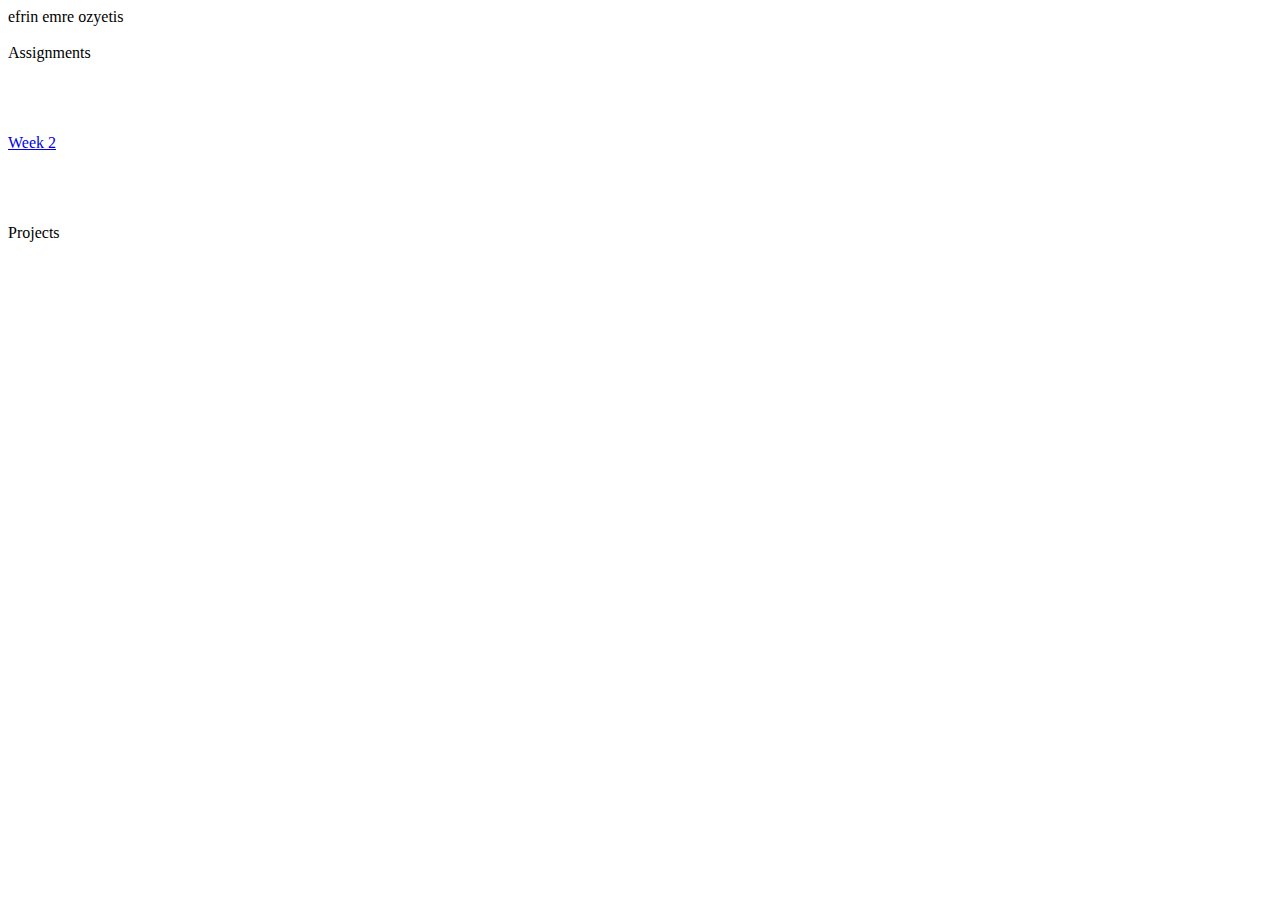
==== index.html @ 974aa579 "Update index.html" ====
<!DOCTYPE html>


<html lang="en">
    <head>
        <meta charset="utf-8">
        <title>Emre's D3 attempts </title>
        <script type="text/javascript" src="https://d3js.org/d3.v5.js"></script>
        <link rel="stylesheet" href="https://raw.githubusercontent.com/xizirerdi/xizirerdi.github.io/master/styles.css">    
    </head>

    <body>    
        
        <div id="header">efrin emre ozyetis</div>
        <br> 
        
        <div class="section">Assignments</div><br><br><br><br>
        <a href="../week2/index.html" target="_blank">Week 2</a>
        <br> <br>
        
        <br><br><br><div class="section">Projects</div> 

        <script type="text/javascript">
            // Your beautiful D3 code will go here
        </script>

    </body>
</html>
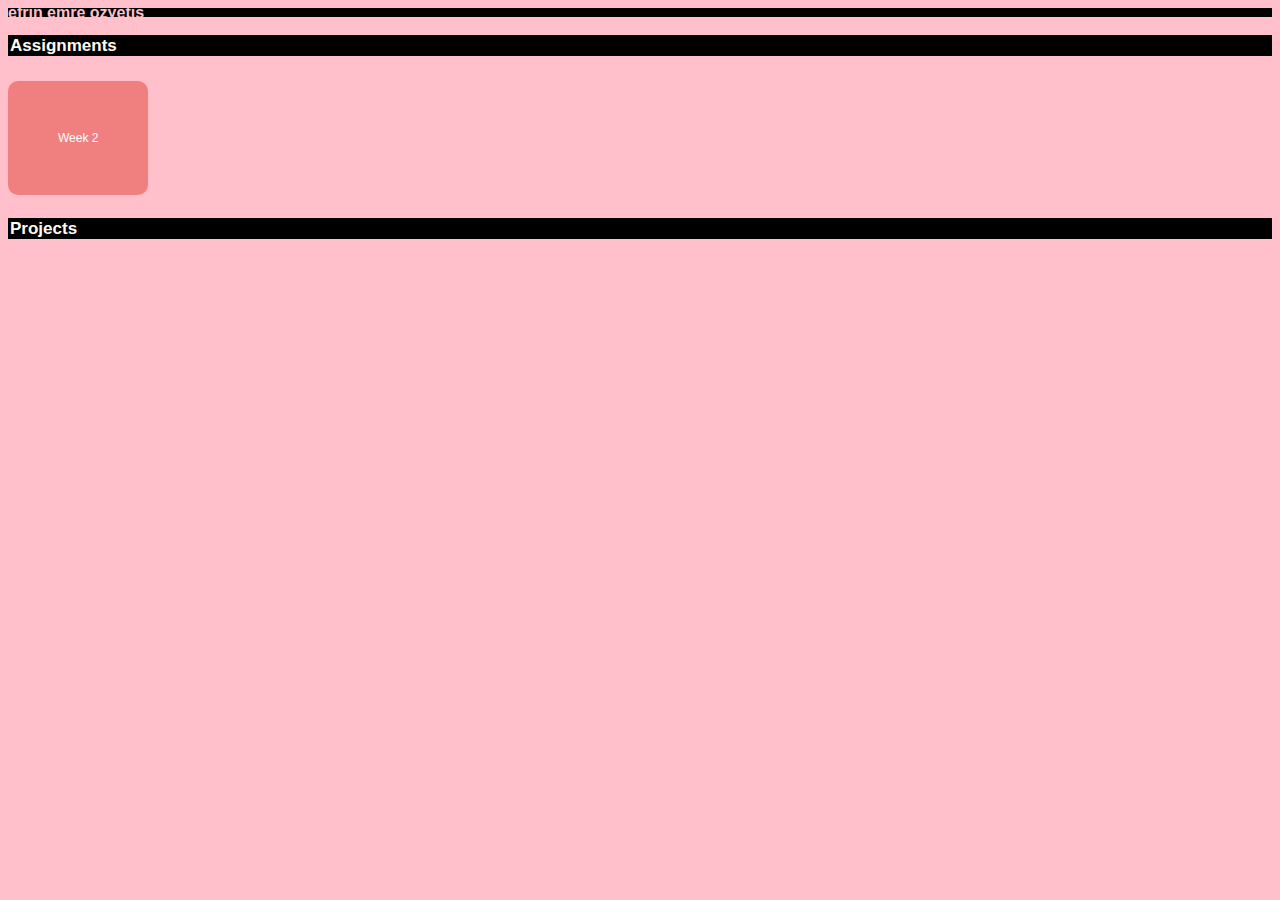
==== commit 14281c44: "Update index.html" ====
--- a/index.html
+++ b/index.html
@@ -5,8 +5,10 @@
     <head>
         <meta charset="utf-8">
         <title>Emre's D3 attempts </title>
-        <script type="text/javascript" src="https://d3js.org/d3.v5.js"></script>
-        <link rel="stylesheet" href="https://raw.githubusercontent.com/xizirerdi/xizirerdi.github.io/master/styles.css">    
+
+        <script type="text/javascript" src="d3.js"></script>
+        <link rel="stylesheet" href="styles.css">    
+
     </head>
 
     <body>    
@@ -15,7 +17,9 @@
         <br> 
         
         <div class="section">Assignments</div><br><br><br><br>
-        <a href="../week2/index.html" target="_blank">Week 2</a>
+
+        <a href="/week2/index.html" target="_blank">Week 2</a>
+
         <br> <br>
         
         <br><br><br><div class="section">Projects</div> 
--- a/styles.css
+++ b/styles.css
@@ -0,0 +1,81 @@
+            body {
+                background-color:pink; 
+                font-family: Helvetica Neue,sans-serif;
+            }
+            
+            #header{
+                background-color: black;
+                padding: 0px 0px;
+              
+                text-decoration: none;
+                text-align: left;
+                font-family: Helvetica;
+                color: pink;
+               
+                font-size: 16px; 
+                font-style: normal; 
+                font-variant: normal; 
+                font-weight: 700; 
+                line-height: 9px;
+            }
+            
+            #header:hover {
+            background-color: pink;
+            color: black;
+            }
+
+            a{ 
+                background-color: lightcoral;
+                font-size: 12px; 
+                padding: 50px 50px;
+                border-radius: 10px;
+                text-decoration: none;
+                text-align: center;
+                font-family: Helvetica;
+                color: white;
+            } 
+
+            a:hover {
+            background-color: white;
+            color: pink;
+            }
+            
+            .section{ 
+              background-color: black;
+                padding: 2px 2px;
+                color: FloralWhite;
+                font-family: sans-serif; 
+                font-size: 17px; 
+                font-style: normal; 
+                font-variant: normal; 
+                font-weight: 700; 
+                line-height: 17px; 
+            } 
+           
+           h1{ 
+                color: #1a1100;
+                font-family: Helvetica;
+                font-size: 14px; 
+                font-style: normal; 
+                font-variant: normal; 
+                font-weight: 400; 
+                line-height: 23px; 
+            } 
+            blockquote{ 
+                color: #1a1100;
+                font-family: Helvetica;
+                font-size: 17px; 
+                font-style: italic; 
+                font-variant: normal; 
+                font-weight: 400; 
+                line-height: 23px; 
+            } 
+            pre{ 
+                color: FloralWhite;
+                font-family: Helvetica;
+                font-size: 11px; 
+                font-style: normal; 
+                font-variant: normal; 
+                font-weight: 400; 
+                line-height: 23px; 
+            }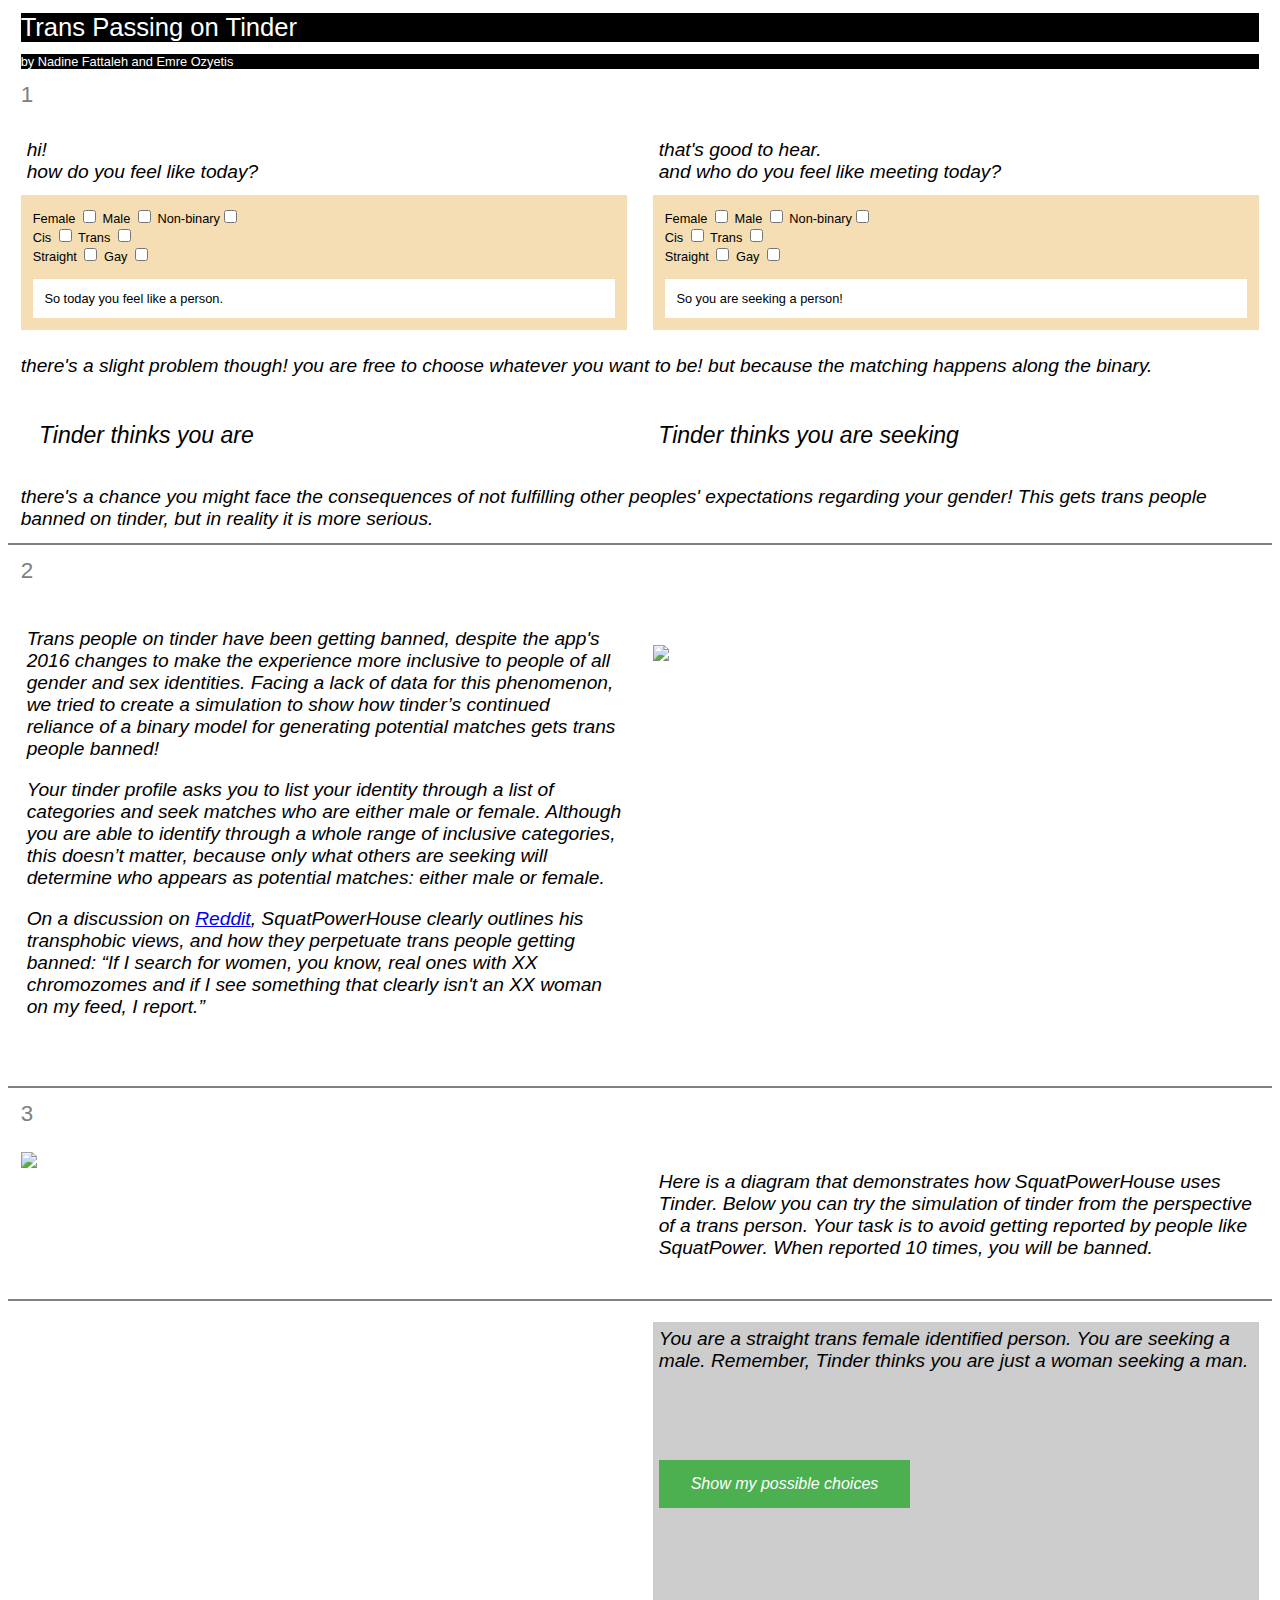
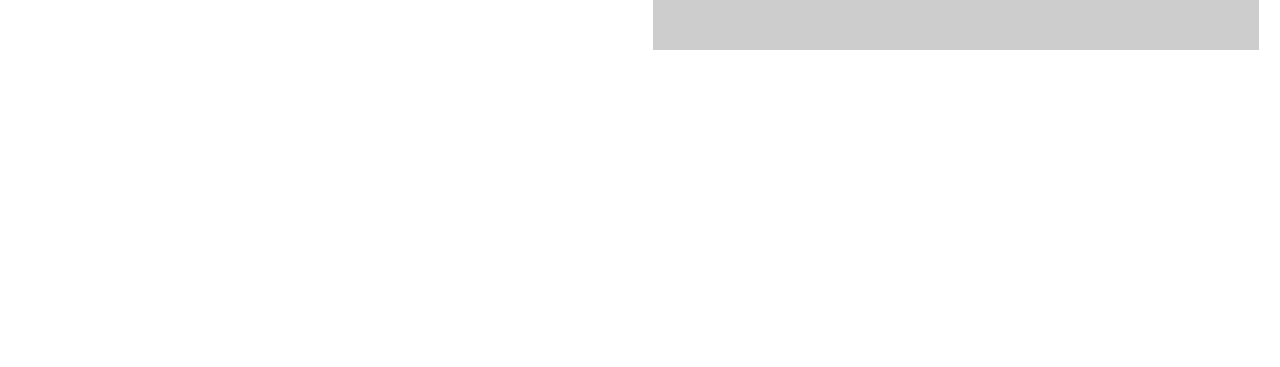
==== commit ac9731e7: "Update index.html" ====
--- a/index.html
+++ b/index.html
@@ -1,32 +1,1199 @@
 <!DOCTYPE html>
-
-
-<html lang="en">
-    <head>
-        <meta charset="utf-8">
-        <title>Emre's D3 attempts </title>
-
-        <script type="text/javascript" src="d3.js"></script>
-        <link rel="stylesheet" href="styles.css">    
-
-    </head>
-
-    <body>    
+<meta charset="utf-8">
+
+<html>
+<head>
+<title>Trans Passing on Tinder</title>
+
+<script src="https://d3js.org/d3.v3.min.js"></script> 
+
+<style type="text/css">
+
+    hr { 
+  display: block;
+  margin-top: 0.5em;
+  margin-bottom: 0.5em;
+  margin-left: auto;
+  margin-right: auto;
+  border-style: solid;
+  border-width: 1px;
+  color: grey;
+} 
+.greeting {
+    font-family: -apple-system, BlinkMacSystemFont, 'Segoe UI', Roboto, Oxygen, Ubuntu, Cantarell, 'Open Sans', 'Helvetica Neue', sans-serif;
+    font-size: 120%;
+    width:98%;
+    margin: 1%;
+    font-style: oblique;
+    color: black;
+}
+
+.title {
+    font-family: -apple-system, BlinkMacSystemFont, 'Segoe UI', Roboto, Oxygen, Ubuntu, Cantarell, 'Open Sans', 'Helvetica Neue', sans-serif;
+    font-size: 140%;
+    width:98%;
+    margin: 1%;
+    font-style: bold;
+    color: grey;
+}
+
+.title1 {
+    font-family: -apple-system, BlinkMacSystemFont, 'Segoe UI', Roboto, Oxygen, Ubuntu, Cantarell, 'Open Sans', 'Helvetica Neue', sans-serif;
+    font-size: 160%;
+    width:98%;
+    margin: 1%;
+    font-style: bold;
+    color: white;
+    background-color: black;
+}
+
+.title2 {
+    font-family: -apple-system, BlinkMacSystemFont, 'Segoe UI', Roboto, Oxygen, Ubuntu, Cantarell, 'Open Sans', 'Helvetica Neue', sans-serif;
+    font-size: 80%;
+    width:98%;
+    margin: 1%;
+    font-style: bold;
+    color: white;
+    background-color: black;
+}
+
+.tinder {
+
+    font-family: -apple-system, BlinkMacSystemFont, 'Segoe UI', Roboto, Oxygen, Ubuntu, Cantarell, 'Open Sans', 'Helvetica Neue', sans-serif;
+    font-size: 120%;
+    font-style:normal;
+    font-weight: bold;
+    width: 98%;
+    margin: 1%;
+    color: red;
+    align-content: center;
+}
+
+.introduction {
+
+    text-align: left;
+    font-family: -apple-system, BlinkMacSystemFont, 'Segoe UI', Roboto, Oxygen, Ubuntu, Cantarell, 'Open Sans', 'Helvetica Neue', sans-serif;
+    font-size: 80%;
+    color: black;
+    padding: 2%;
+    width: 96%;
+    background:wheat;
+    float: left;
+    margin-left: auto;
+    margin-right: auto;
+    margin-top: 1%;
+}
+
+.interactiveText1 {
+
+    font-size: 100%;
+    font-family: -apple-system, BlinkMacSystemFont, 'Segoe UI', Roboto, Oxygen, Ubuntu, Cantarell, 'Open Sans', 'Helvetica Neue', sans-serif;
+    color: black;
+    padding: 2%;
+    width: 96%;
+    background: white;
+    margin: auto;
+    }
+
+.interactiveText2 {
+
+    font-size: 100%;
+    font-family: -apple-system, BlinkMacSystemFont, 'Segoe UI', Roboto, Oxygen, Ubuntu, Cantarell, 'Open Sans', 'Helvetica Neue', sans-serif;
+    color: black;
+    padding: 2%;
+    width: 96%;
+    background: white;
+    margin: auto;
+    }
+
+.cases {
+    font-size: 100%;
+    font-family: -apple-system, BlinkMacSystemFont, 'Segoe UI', Roboto, Oxygen, Ubuntu, Cantarell, 'Open Sans', 'Helvetica Neue', sans-serif;
+    color: black;
+    padding: 2%;
+    width: 100%;
+    background: white;
+    float: left;
+    top: 200px;
+    margin: auto;    
+}
+
+.match {
+    font-family:-apple-system, BlinkMacSystemFont, 'Segoe UI', Roboto, Oxygen, Ubuntu, Cantarell, 'Open Sans', 'Helvetica Neue', sans-serif;
+    position: relative;
+    top:200px;
+    left:230px;
+    color:black;
+    background: white;
+    border-radius: 10px;
+    border: 3px solid #73AD21;
+    width:100px;
+    text-align: center;
+    pointer-events: none; 
+    visibility: hidden;	
+    }
+
+.grid {
+    position: static;
+    width: 600px;
+    height: 600px;
+    padding: 2%;
+    margin: auto;   
+}
+
+.tooltip {	
+	position: absolute;			
+	text-align: center;			
+    width: 100px;					
+	height: 100px;					
+	padding: 2px;				
+	font: 12px sans-serif;		
+	background: lightsteelblue;	
+	border: 0px;		
+	border-radius: 8px;			
+	pointer-events: none; 		
+   	}
+
+.windowheight {
+    height:100%;
+    width:46%;
+    margin: 2%;
+    display: inline-block;
+}
+
+/* Two Column Layout!! */
+
+.column {
+  float: left;
+  width: 48%;
+  margin: 1%;
+  height: 100%; 
+}
+
+/* Clear floats after the columns */
+.row:after {
+  content: "";
+  display: table;
+  clear: both;
+}
+
+.columnUneq {
+  float: left;
+  margin: 1%;
+  height: 100%
+}
+
+.left {
+  width: 48%;
+}
+
+.right {
+  width: 48%;
+}
+
+/* Clear floats after the columns */
+.row:after {
+  content: "";
+  display: table;
+  clear: both;
+}
+
+.button{
+position: relative;
+background-color: #4CAF50; /* Green */
+border: none;
+color: white;
+padding: 15px 32px;
+text-align: center;
+text-decoration: none;
+display: inline-block;
+font-size: 16px;
+display: inline-flex;
+}
+
+.graph{
+position: relative;
+background-color: #f44336; /* Red */
+border: none;
+color: white;
+padding: 15px 32px;
+text-align: center;
+text-decoration: none;
+display: inline-block;
+font-size: 16px;
+display: inline-flex;
+visibility:hidden;
+}
+
+.binary{
+position: relative;
+background-color: #f44336; /* Red */
+border: none;
+color: white;
+padding: 15px 32px;
+text-align: center;
+text-decoration: none;
+display: inline-block;
+font-size: 16px;
+display: inline-flex;
+visibility:hidden;
+align: left;
+}
+
+.next{
+position: relative;
+top:0.1px;
+bottom: 0.1px;
+color: white;
+text-align: center;
+background-color: #f44336;
+display: inline-block;
+font-size: 16px;
+display: inline-flex;
+visibility:hidden;
+}
+
+.flash{
+border: #f44336 solid 3px;
+width: 20px;
+height: 20px;
+background-color: #f44336;
+animation-name: example;
+animation-duration: 1s;
+animation-iteration-count: infinite;
+visibility:hidden;}
+
+.transWomen{
+position: relative;
+top:0.1px;
+bottom: 0.1px;
+color: white;
+text-align: center;
+background-color: #f44336;
+display: inline-block;
+font-size: 16px;
+display: inline-flex;
+visibility:hidden;
+}
+
+.seekingWomen{
+position: relative;
+top:0.1px;
+bottom: 0.1px;
+color: white;
+text-align: center;
+background-color: #f44336;
+display: inline-block;
+font-size: 16px;
+display: inline-flex;
+visibility:hidden;
+}
+
+.straightSeekingWomen{
+position: relative;
+top:0.1px;
+bottom: 0.1px;
+color: white;
+text-align: center;
+background-color: #f44336;
+display: inline-block;
+font-size: 16px;
+display: inline-flex;
+visibility:hidden;
+}
+
+.whereYouAre{
+position: relative;
+top:0.1px;
+bottom: 0.1px;
+color: white;
+text-align: center;
+background-color: #f44336;
+display: inline-block;
+font-size: 16px;
+display: inline-flex;
+visibility:hidden;
+}
+
+
+}
+
+@keyframes example {
+from {color: red;}
+to {color: white;}
+}
+
+div.tooltip {   
+                position: absolute;         
+                text-align: center;         
+                width: 60px;                    
+                height: 28px;                   
+                padding: 2px;               
+                font: 12px helvetica;       
+                background: lightsteelblue; 
+                border: 0px;        
+                border-radius: 8px;         
+                pointer-events: none;           
+
+}
+
+</style>
+
+<head>
+<div class="title1"> Trans Passing on Tinder </div> <div class="title2"> by Nadine Fattaleh and Emre Ozyetis </div>
+</head>
+
+<body>
+<!--BOARD1-->
+<!--Guide-->
+
+<div class= "title"> 1 </div>
+<div class="row">
+<div class="column" style="background-color:#ffff;">
+<div class="greeting">hi! <br> how do you feel like today?
+</div>
+<div class="introduction">
+    Female <input type="checkbox" id="femaleCB" style="display:true" onclick="whoRu()"> Male <input type="checkbox" id="maleCB" style="display:true" onclick="whoRu()">
+    Non-binary<input type="checkbox" id="binaryCB" style="display:true" onclick="whoRu()"> <br>
+    Cis <input type="checkbox" id="cisCB" style="display:true" onclick="whoRu()"> Trans <input type="checkbox" id="transCB" style="display:true" onclick="whoRu()"> <br>
+    Straight <input type="checkbox" id="str8CB" style="display:true" onclick="whoRu()"> Gay <input type="checkbox" id="gayCB" style="display:true" onclick="whoRu()"><br><br>
+<!--Output-->
+<div class="interactiveText1">
+        So today you feel like a 
+        <div id="straight" style="display:none">straight </div> 
+        <div id="gay" style="display:none">gay</div> 
+        <div id="female" style="display:none">female identified</div> 
+        <div id="male" style="display:none">male identified</div> 
+
         
-        <div id="header">efrin emre ozyetis</div>
-        <br> 
+        <div id="cis" style="display:none">cis</div> 
+        <div id="trans" style="display:none">trans</div> <div id="gender" style="display:none">
+        gender</div> 
+        <div id="binary" style="display:none">non-binary </div>
+        person.
+    </div> 
+</div> 
+
+</div>
+
+<!--BOARD2-->
+<!--Guide-->
+<div class="column" style="background-color:#ffff;">
+<div class="greeting">that's good to hear. 
+<br>and who do you feel like meeting today?</div>
+<!--Interaction-->
+
+<div class="introduction">
+
+    Female <input type="checkbox" id="female1CB" style="display:true" onclick="whoRu1()"> Male <input type="checkbox" id="male1CB" style="display:true" onclick="whoRu1()">
+    Non-binary<input type="checkbox" id="binary1CB" style="display:true" onclick="whoRu1()"> <br>
+    
+    Cis <input type="checkbox" id="cis1CB" style="display:true" onclick="whoRu1()"> Trans <input type="checkbox" id="trans1CB" style="display:true" onclick="whoRu1()"><br>
+    Straight <input type="checkbox" id="str81CB" style="display:true" onclick="whoRu1()"> Gay <input type="checkbox" id="gay1CB" style="display:true" onclick="whoRu1()"><br><br>
+
+<!--Output-->
+    <div class="interactiveText2">
+        So you are seeking a 
+        <div id="straight1" style="display:none">straight </div> 
+        <div id="gay1" style="display:none">gay </div>
+        <div id="female1" style="display:none">female identified</div> <div id="male1" style="display:none">male identified</div> 
+        <div id="cis1" style="display:none">cis</div> 
+        <div id="trans1" style="display:none">trans</div> <div id="gender1" style="display:none">
+        gender</div><div id="binary1" style="display:none">non-binary </div> person! 
+    </div> 
+</div> 
+</div>
+</div> 
+<div class="greeting"> there's a slight problem though! you are free to choose whatever you want to be! but because the matching happens along the binary.
+<div class="row">
+<div class="column" style="background-color:#ffff;">
+<div class="greeting"> <br> Tinder thinks you are </div>
+    <!--Output-->
+    <div class="tinder">
+    <div id="woman" style="display:none">a woman</div> <div id="man" style="display:none">a man</div>
+    <div id="gottapick" style="display:none">someone who can't play <br> unless you pick either male or female</div>
+    </div>
+    </div>
+    <!--Guide-->
+<div class="column" style="background-color:#ffff;">
+<div class="greeting"><br>Tinder thinks you are  seeking </div>
+    <!--Output-->
+    <div class="tinder ">
+    <div id="woman1" style="display:none">a woman</div> <div id="man1" style="display:none">a man</div>
+    <div id="gottapick1" style="display:none">someone who can't play <br> unless they pick either male or female</div>
+</div></div></div></div>
+
+<div class="greeting"> there's a chance you might face the consequences of not fulfilling other peoples' expectations regarding your gender! This gets trans people banned on tinder, but in reality it is more serious. </div>
+ 
+<hr>
+
+<div class="title"> 2 </div>
+<div class="row">
+<div class="column" style="background-color:#ffff;">
+<div class = "greeting">
+<p> Trans people on tinder have been getting banned, despite the app's 2016 changes to make the experience more inclusive to people of all gender and sex identities. Facing a lack of data for this phenomenon, we tried to create a simulation to show how tinder’s continued reliance of a binary model for generating potential matches gets trans people banned! </p>
+<p>
+Your tinder profile asks you to list your identity through a list of categories and seek matches who are either male or female. Although you are able to identify through a whole range of inclusive categories, this doesn’t matter, because only what others are seeking will determine who appears as potential matches: either male or female.
+</p>
+<p>
+On a discussion on <a href="https://www.reddit.com/r/Tinder/comments/8tegk3/does_tinder_ban_trans_women/eauhood/" target="_blank">Reddit</a>, SquatPowerHouse clearly outlines his transphobic views, and how they perpetuate trans people getting banned: “If I search for women, you know, real ones with XX chromozomes and if I see something that clearly isn't an XX woman on my feed, I report.” </p>
+<br>
+</div>
+</div>
+<div class="column" style="background-color:#ffff;">
+<br>
+<br>
+<a href="https://www.vice.com/en_us/article/xwvaaz/why-are-trans-people-being-banned-from-tinder" target="_blank">
+<img src="img/Image_1.png" style="width:80%;">
+</a>
+</div>
+</div>
+
+<hr>
+<div class="title"> 3 </div>
+<div class="row">
+<div class="column" style="background-color:#ffff;">
+<img src="img/Trial.gif" margins= "2%" style="width:98%;">
+</div>
+<div class="column" style="background-color:#ffff;"><div class="greeting"> 
+<p> Here is a diagram that demonstrates how SquatPowerHouse uses Tinder. Below you can try the simulation of tinder from the perspective of a trans person. Your task is to avoid getting reported by people like SquatPower. When reported 10 times, you will be banned. </p></div></div></div>
+<hr>
+
+<!--GAME SIMULATION LEFT-->
+
+<div class="row">
+  <div class="columnUneq left" style="background-color:#ffff;">
+  <div class= "grid"> </div>
+  </div>
+
+<!--GAME SIMULATION RIGHT-->
+
+<div class="columnUneq right" style="background-color:#bbbb;">
+
+<div class="greeting" id="who">
+    You are a straight trans female identified person. You are seeking a male. Remember, Tinder thinks you are just a woman seeking a man.<br> <br><br><br><br>
+    <div class="button">Show my possible choices</div>
+    <div class="graph">Click here to learn why</div>
+    <div class="binary">Remember how tinder can't really </div>
+    <div class="transWomen">These are all users who were seeking female identified users</div>
+    <div class="seekingWomen">These are all users who were seeking female identified users</div>
+    <div class="straightSeekingWomen">Since you were seeking male identified users, here are the potential matches</div>
+    <div class="whereYouAre">This is where you were on the graph</div>
+
+</div>
+</div>
+</div>
+
+</body>
+
+<script>
+// Vars for drawing SVG
+var margin = {top: 20, right: 50, bottom: 80, left: 50},
+        width = 800 - margin.left - margin.right,
+        height = 700 - margin.top - margin.bottom,
+        gridSize = 10,
+        columns = 20,
+        cScale = d3.scale.linear().domain([-5,6]).range(["red" , "black"]),
+        padding = 50,
+        svg = d3.select(".grid").append("svg").attr("width",width).attr("height", height),
+        radius = 10
+
+// Vars for data to use 
+var tries = 0
+var matches = 0
+
+// Tooltip
+
+var div = d3.select("body")
+   .append("div")   
+    .attr("class", "tooltip")               
+    .style("opacity", 0);
+
+//DATA LOAD   
+ d3.csv("RDP.csv", function(data) {
+        console.log(data)
+        var binnedData = {}
+        var binSize = 1
         
-        <div class="section">Assignments</div><br><br><br><br>
-
-        <a href="/week2/index.html" target="_blank">Week 2</a>
-
-        <br> <br>
+    for (var i in data) { 
         
-        <br><br><br><div class="section">Projects</div> 
-
-        <script type="text/javascript">
-            // Your beautiful D3 code will go here
-        </script>
-
-    </body>
-</html>
+        // data[i].value returns the value attached to the key "value" 
+        // (this is the key-name we gave in our dataset) 
+        // since binSize is 1, we are giving a binNumber to every value in the range
+        // and then, we are attributing a key "bin" to data[i] with the value binNumber
+
+            var binNumber = Math.floor(data[i].value / binSize)
+            data[i].bin = binNumber
+            data[i].imgLink = data[i].URL
+
+        //now we have keys "value" and "bin" for data[i]
+        // using the keys that exist in binnedData, we can check whether 
+        // binNumber already exists in the library;
+
+        // if the binNumber already exits in binnedDatai 
+        // push into that array this data[i] too, 
+        // get the new length of the array, and assign this to
+        // data[i] with the new key binOrder
+
+            if(Object.keys(binnedData).indexOf("_" + binNumber) > -1) { 
+            binnedData["_" + binNumber].push(data[i])
+            data[i].binOrder = binnedData["_" + binNumber].length 
+         
+
+        // if binNumber is not already in binnedData, 
+        // the binNumber at hand is pushed into the library binnedData
+        // with a new key "binOrder"
+        // the new length of the library is added 
+        // to data[i]
+    
+            } else { 
+            binnedData["_" + binNumber] = []
+            binnedData["_" + binNumber].push(data[i])
+            data[i].binOrder = binnedData["_" + binNumber].length 
+            }
+
+    //genders assigned 
+        
+            if (binNumber > 0) {
+        //female
+            data[i].binAssigned = 1
+            } else {
+        //male
+            data[i].binAssigned = 0
+            }
+//ASKJIA Here in the instances when person is bi, i want data[i].binSeeking = [1,0] to be able to process both when binSeeking == 0 and binSeeking == 1
+            if (binNumber >= 6) {
+        //cis woman and straight
+            data[i].binIdentified = 1
+            data[i].binSeeking = 0
+            data[i].identity = "Cis <br> straight <br> female>"
+            data[i].binOrientation = 8
+            } else if (binNumber >= 4 && binNumber <6) {
+        //cis woman and bi(only if...so gay at the moment)
+            data[i].binIdentified = 1
+            data[i].binSeeking = 1
+            data[i].identity = "Cis <br> gay <br> female>"
+            data[i].binOrientation = 7
+            } else if (binNumber >= 3 && binNumber <4) {
+        //trans straight male 
+            data[i].binIdentified = 0
+            data[i].binSeeking = 1
+            data[i].identity = "Trans <br> straight <br> male"
+            data[i].binOrientation = 6
+            } else if (binNumber >=1 && binNumber <3) {
+        //trans gay female
+            data[i].binIdentified = 0
+            data[i].binSeeking = 0
+            data[i].identity = "Trans <br> gay <br> female"
+            data[i].binOrientation = 5
+            } else if (binNumber >= 0 && binNumber < 1) {
+        //cis and gay male
+            data[i].binIdentified = 1
+            data[i].binSeeking = 1
+            data[i].binOrientation = 4
+            data[i].identity = "Trans <br> gay <br> male"
+            } else if (binNumber >= -3 && binNumber <0) {
+        //cis0 and gay male
+            data[i].binIdentified = 1
+            data[i].binSeeking = 0
+            data[i].binOrientation = 3
+            data[i].identity = "Trans <br> straight <br> female"
+            } else if (binNumber >= -5 && binNumber <-3) {  
+        //cis0 and gay male
+            data[i].binIdentified = 0
+            data[i].binSeeking = 0
+            data[i].binOrientation = 2
+            data[i].identity = "Cis <br> gay <br> male"
+            } else if (binNumber <-5) {  
+        //cis0 and gay male
+            data[i].binIdentified = 0
+            data[i].binSeeking = 1
+            data[i].binOrientation = 1
+            data[i].identity = "Cis <br> straight <br> male"
+            }  
+    }
+    d3.shuffle(data)
+
+    //DATA MANIPULATED, SHUFFLED AND READY TO BE USED
+    svg.selectAll("circle")
+        .data(data)
+        .enter()
+        .append("circle")
+        .attr("id", function(d,i){
+            return i
+        })
+        .attr("r", radius)
+        .attr("cx", function(d,i) {  
+            //console.log((i%columns)*gridSize)             
+            return (padding + (i%columns)*gridSize)*2 
+        })
+        .attr("cy", function(d,i) {
+            return (padding + Math.floor(i/columns)*gridSize)*2
+        })
+        .attr("opacity", 1)
+        .attr("fill", "black")
+
+
+    d3.select(".button")
+         .on("click", function(){
+        
+            matchThem(data)
+            d3.select(this)
+                .attr("id", "transition1")
+                .html("Here are your potential matches. Click them to see if you've got a chance.")
+            
+         })
+
+    d3.select(".graph")
+         .on("click", function(){
+            graphThem(data)
+            d3.select("#transition1")
+                .attr("id", "transition2")
+                .html("On a binary-distributed graph, the ones who were likely to report and eventually get you banned are the red ones")
+                .style("background-color", "#4CAF50")
+
+            d3.select(".graph")
+                .attr("id", "next") 
+                .style("background-color", "#f44336")
+                .html("Click here to check out how tinder assumes the binary distribution to be")
+                .on("click", function(){
+                    binaryThem(data)
+                    d3.select("#transition2")
+                        .attr("id", "transition3")
+                        .html("Remember, no matter how you feel or what you seek for, tinder assumes you are one or the other in the binary world of men and women")
+                    d3.select("#next")
+                    .html("Click to continue")
+                    .on("click", function(){
+
+                        transFemaleThem(data)
+                        d3.select("#transition3")
+                            .attr("id", "transition4")
+                            .html("According to this model, female-identified and male-identified users should be homogeneously seperated from one another. But who were really seeking female identified people, like yourself?")
+                        d3.select("#next")
+                            .html("Click to find out")
+                            
+                            .on("click", function(){
+                                seekingFemaleThem(data)
+                                d3.select("#transition4")
+                                    .attr("id", "transition5")
+                                    .html("Hm... Looks like sexual orientation is not distributed as evenly as bimodal distribution implies. So, you are female identified in this scenario, hence you match to these users' criteria. But do all of these users match YOUR criteria? Are they all male identified?")
+                                d3.select("#next")
+                                .html("Click here to see")
+                    
+                                .on("click", function(){
+                                    whoYouSeeking(data)
+                                    d3.select("#transition5")
+                                    .attr("id", "transition6")
+                                    .html("Hmm, looks like there are quiet a few who do not conform to what their place on the bimodal distribution graph suggessts.")
+                                    d3.select("#next")
+                                    .html("Click to see where you were in this model")
+
+                                    .on("click", function(){
+                                        cisTerror(data)
+                                        d3.select("#transition6")
+                                        .attr("id", "transition7")
+                                        .html("This is where you, a straight female trans person, are on the distribution. If only you knew how to avoid being reported!!!")
+                                        d3.select("#next")
+                                        .html("Click here to continue")
+                            
+                                        .on("click", function(){
+                                            matchThemAgain(data)
+                                        d3.select("#transition7")
+                                        .attr("id", "transition8")
+                                        .html("Even though the fake diversity of tinder allows you to play the game, its matching alghorithms must still follow the binary distribution model for sexual orientation. So if you do not conform with your assigned sex, it's unlikely that you will survive the game without getting banned.")
+                                        d3.select("#next")
+                                        .attr("id", "final")
+                                        .html("Click here to continue")
+                            
+                                        .on("click", function(){
+                                        
+                                        d3.select("#transition8")
+                                        .attr("id", "transition9")
+                                        .html("Maybe try finding those who were unlikely to report you on this graph? You'll figure out that there's not a variety of people you can match with in this model...")
+                                        d3.select("#final")
+                                        .style("visibility", "hidden")
+                                        
+                                            
+                              
+                            
+                                    })
+                                    })
+                                    })
+                    
+                                })
+                        
+                            })
+                    })
+                })
+            })
+                  
+
+    
+
+console.log(data)
+
+        
+})
+
+//DATA LOAD OVER
+
+//FUNCTIONS HERE
+function graphThem(data) {
+    d3.selectAll("circle")
+                .data(data)
+                .transition(1000)
+                .delay(function (d,i) {
+                    return i*10
+                })
+                .attr("r", radius)
+                .attr("cx", function(d,i) {             
+                    return 5 * padding + (d.bin * 20)
+                })
+                .attr("cy", function(d,i) {
+                    return height - ((d.binOrder * 20))
+                })
+                .style("opacity", 1)
+
+    d3.select("#transition2")
+            .html("On a binary-distributed graph, the ones who were likely to report and eventually get you banned are the red ones")
+            .style("visibility", "visible")
+            .style("pointer-events", "none")
+            .style("visibility", "visible")
+            .style("text-align", "left")
+            .style("padding", "15px 32px")
+            .style("background-color", "#4CAF50")
+    d3.select("#transition1")
+            .html("Click here to learn more")
+            .style("visibility", "visible")
+            .style("pointer-events", "true")
+                
+}
+
+
+function matchThem(data) {
+        d3.selectAll("circle")
+        .data(data)
+        .transition(100)
+        .delay(function (d,i) {
+                return i*10
+        })
+        .style("opacity", function (d){
+                if (d.binSeeking == 0 || d.binIdentified == 1 ) { 
+                return 0.1 } 
+                })
+        .attr("fill", "black")
+        d3.selectAll("circle")
+        .on("click",function(d,i){
+                if (d.binIdentified == 0 && d.binSeeking ==1) {
+                    d3.select(this)
+                    if (d.binAssigned != d.binIdentified) {
+                        matches = matches + 1
+                        //d3.select("#output").html("yes, you have" + matches + " matches")
+                        d3.select(this).attr("fill","green")
+                    }
+                    else if (d.binAssigned == d.binIdentified) {
+                    tries = tries + 1
+                        if (tries > 9) {
+                            //d3.select("#output").html("you were banned no more tries!!!!!")
+                            d3.select("#transition1")
+                                .html("You got banned")
+                                .style("visibility", "visible")
+                                .style("background-color", "#f44336")
+                            d3.select(".graph")
+                                .html("Click here to learn why")
+                                .style("visibility", "visible")
+                            
+                        }
+                        else { 
+                        //d3.select("#output").html("no, " + (10-tries) + " tries left")
+                        d3.select(this).attr("fill","red")
+                        }
+                    } 
+                }
+        })
+}
+
+function matchThemAgain(data) {
+        tries = 0
+        
+        d3.selectAll("circle")
+        .data(data)
+        .transition(100)
+        .delay(function (d,i) {
+                return i*10
+        })
+        .style("opacity", function (d){
+                if (d.binSeeking == 0 || d.binIdentified == 1 ) { 
+                return 0.1 } 
+                })
+        .attr("fill", "black")
+        d3.selectAll("circle")
+        .on("click",function(d,i){
+                if (d.binIdentified == 0 && d.binSeeking ==1) {
+                    d3.select(this)
+                    if (d.binAssigned != d.binIdentified) {
+                        matches = matches + 1
+                        //d3.select("#output").html("yes, you have" + matches + " matches")
+                         
+                        if (matches >9) {
+                            d3.select(this).attr("fill","green")
+                            d3.select("#transition9")
+                            .attr("id", "transition10")
+                                .html("Well, so you've figured out, as long as they're not cis male, you'll be safe and probably won't get reported...")
+                                d3.select("#final").style("visibility", "visible")
+                                .html("Click here for a more colorful world")
+                                .on("click", function(){
+                                    udpateGraph(data)
+                                  
+                                    })
+                        } else {d3.select(this).attr("fill","green")}
+                    }
+                    else if (d.binAssigned == d.binIdentified) {
+                    tries = tries + 1
+                        if (tries > 6) {
+                            //d3.select("#output").html("you were banned no more tries!!!!!")
+                            d3.select("#transition9")
+                                .attr("id", "transition10")
+                                .html("Girl, you still haven't learn not to try matching with cis male? they are the ones who'll report you, unless they specifically seek for a trans person. This is shady water!")
+                                
+                                
+                            d3.select("#final")
+                            .style("visibility", "visible")
+                                .html("Click here for a more colorful world")
+                                .on("click", function(){
+                        
+                                            udpateGraph(data)
+                                         
+                                    })
+                            
+                        }
+                        else { 
+                        //d3.select("#output").html("no, " + (10-tries) + " tries left")
+                        d3.select(this).attr("fill","red")
+                        }
+                    } 
+                }
+        })
+}
+        
+function udpateGraph(data){
+        d3.selectAll("circle")
+            .data(data)
+            .transition(100)
+            .delay(function (d,i) {
+                    return i*10
+                })
+            .attr("r", radius)
+            .attr("cx", function(d,i) {             
+                    return 5 * padding + (d.bin * 20)
+                })
+            .attr("cy", function(d,i) {
+                    return height - ((d.binOrder * 20))
+                })
+            . style("opacity", 1.0)
+
+
+            .attr("fill", function(d,i){
+            if (d.binOrientation==8) {
+                return "#7bccc2"
+            } else if (d.binOrientation==7){
+                return "#bfb7da"
+            } else if (d.binOrientation==6){
+                return "#ec7066"
+            } else if (d.binOrientation==5){
+                return "#f7f4b3"
+            } else if (d.binOrientation==4){
+                return "#f4c6dd"
+            } else if (d.binOrientation==3){
+                return "#a6d168"
+            }else if (d.binOrientation==2){
+                return "#f4b154"
+            } else {return "#72b3d7"}
+        })
+
+
+        d3.select("#who").html("While tinder allows users to present themselves outside the binary, for some reason, the matching process still makes use of the binary of female of male, reducing this binary model distribution to into two categories. <br> <br> It shouldn't be hard to reflect at least a little more color that already exists in this model. On tinder, this bias with the bimodal distribution of sex gets you banned from the game. But in real life, it has got more serious consequences. <br> <br>  <a href='https://www.blackandpink.org/' target='_blank'>Click here to see how this model affects those who are incarcerated in a punitive system that operates in accordance with this model... </a>")                       
+
+        
+}  
+
+function binaryThem(data){
+    svg.selectAll("circle")
+                .data(data)
+                .transition(1000)
+                .delay(function (d,i) {
+                    return i*10
+                })
+                .attr("fill", function(d,i) {
+                    if (d.binAssigned == 1) {
+                        return "#cc75d1"
+                    }   else { 
+                        return "#72b3d7"
+                    }            
+                })
+}
+
+
+function transFemaleThem(data){
+    svg.selectAll("circle")
+                .data(data)
+                .transition(1000)
+                .delay(function (d,i) {
+                    return i*10
+                })
+                .attr("fill", "black")
+                .style("opacity", function(d,i) {
+                    if (d.binAssigned == 1) {
+                        return 0.3
+                    } else {return 1}              
+                })
+}
+
+function seekingFemaleThem(data){
+    svg.selectAll("circle")
+                .data(data)
+                .transition(1000)
+                .delay(function (d,i) {
+                    return i*10
+                })
+                .style("opacity", function(d,i) {
+                    if (d.binSeeking == 1) {
+                        return 1
+                    }  else {return 0.3}            
+                })
+}
+
+function whoYouSeeking(data){
+    svg.selectAll("circle")
+                .data(data)
+                .transition(1000)
+                .delay(function (d,i) {
+                    return i*10
+                })
+                .style("opacity", function(d,i) {
+                    if (d.binSeeking == 1 && d.binIdentified ==0) {
+                        return 1
+                    } else {return 0.3}              
+                })
+}
+
+function cisTerror(data){
+    svg.selectAll("circle")
+                .data(data)
+                .transition(1000)
+                .delay(function (d,i) {
+                    return i*10
+                })
+                .style("opacity", function(d,i) {
+                    if (d.binOrientation == 5 ) {
+                        return 1
+                    } else {return 0.3}               
+                })
+}
+
+function whereYouAre(data){
+    svg.selectAll("circle")
+                .data(data)
+                .transition(1000)
+                .delay(function (d,i) {
+                    return i*10
+                })
+                .style("opacity", function(d,i) {
+                    if (d.identity <-5) {
+                        return 1
+                    } else {return 0.3}               
+                })
+    
+}
+
+
+
+        //FUNCTIONS HERE
+function whoRu(d){
+
+    var femaleCB = document.getElementById("femaleCB");
+    var maleCB = document.getElementById("maleCB");
+    var binaryCB = document.getElementById("binaryCB");
+    var cisCB = document.getElementById("cisCB");
+    var transCB = document.getElementById("transCB");
+    var str8CB = document.getElementById("str8CB");
+    var gayCB = document.getElementById("gayCB");
+    var gender = document.getElementById("gender");
+    var woman = document.getElementById("woman");
+    var man = document.getElementById("man");
+    var gottapick = document.getElementById("gottapick");
+
+
+
+    if (maleCB.checked == true){
+    femaleCB.style.display = "none"
+    male.style.display = "inline"
+    binaryCB.style.display = "none"
+    man.style.display ="inline"
+    gottapick.style.display="none"
+    } else if (femaleCB.checked == true){
+        male.style.display = "none"
+        female.style.display = "inline"
+        maleCB.style.display = "none"
+        binaryCB.style.display = "none"
+        man.style.display ="none"
+        woman.style.display ="inline"
+        gottapick.style.display="none"
+    } else if (binaryCB.checked == true) {
+        male.style.display = "none"
+        binary.style.display = "inline"
+        femaleCB.style.display = "none"
+        maleCB.style.display = "none"
+        female.style.display = "none"
+        man.style.display ="none"
+        woman.style.display ="none"
+        gottapick.style.display="inline"
+    } else { 
+        binaryCB.style.display = "inline"
+        femaleCB.style.display = "inline"
+        maleCB.style.display = "inline" 
+        male.style.display = "none"
+        female.style.display = "none"
+        binary.style.display = "none"
+        transCB.style.display = "inline"
+        cisCB.style.display = "inline"
+        man.style.display ="none"
+        woman.style.display ="none"
+        gottapick.style.display="inline"}
+
+
+    if (cisCB.checked == true){
+    //gender.style.display = "inline";
+    transCB.style.display = "none";
+    cis.style.display = "inline";
+    } else {
+    //gender.style.display = "none";
+    transCB.style.display = "inline";
+    cis.style.display = "none";
+    }
+    if (str8CB.checked == true){
+    gayCB.style.display = "none";
+    straight.style.display = "inline";
+    } else {
+    gayCB.style.display = "inline";
+    straight.style.display = "none";
+    }
+    if (gayCB.checked == true){
+    str8CB.style.display = "none";
+    gay.style.display = "inline";
+    } else {
+    str8CB.style.display = "inline";
+    gay.style.display = "none";
+    }
+    if (transCB.checked == true){
+    //gender.style.display = "inline";
+    cisCB.style.display = "none";
+    trans.style.display = "inline";
+    } else {
+    //gender.style.display = "none";
+    cisCB.style.display = "inline";
+    trans.style.display = "none";
+    }
+    if (transCB.checked == true || cisCB.checked == true) {
+    gender.style.display = "inline";
+    }else {
+    gender.style.display = "none"
+    }  
+}
+
+
+function whoRu1(d){
+
+
+var female1CB = document.getElementById("female1CB");
+var male1CB = document.getElementById("male1CB");
+var binary1CB = document.getElementById("binary1CB");
+var cis1CB = document.getElementById("cis1CB");
+var trans1CB = document.getElementById("trans1CB");
+var str81CB = document.getElementById("str81CB");
+var gay1CB = document.getElementById("gay1CB");
+var gender1 = document.getElementById("gender1");
+var woman1 = document.getElementById("woman1");
+var man1 = document.getElementById("man1");
+var gottapick1 = document.getElementById("gottapick1");
+
+    if (male1CB.checked == true){
+    female1CB.style.display = "none"
+    male1.style.display = "inline"
+    binary1CB.style.display = "none"
+    man1.style.display ="inline"
+    gottapick1.style.display="none"
+    } else if (female1CB.checked == true){
+        male1.style.display = "none"
+        female1.style.display = "inline"
+        male1CB.style.display = "none"
+        binary1CB.style.display = "none"
+        man1.style.display ="none"
+        gottapick1.style.display="none"
+        woman1.style.display="inline"
+    } else if (binary1CB.checked == true) {
+        male1.style.display = "none"
+        binary1.style.display = "inline"
+        female1CB.style.display = "none"
+        male1CB.style.display = "none"
+        female1.style.display = "none"
+        man1.style.display ="none"
+        gottapick1.style.display="inline"
+        woman1.style.display="none"
+    } else { 
+        binary1CB.style.display = "inline"
+        female1CB.style.display = "inline"
+        male1CB.style.display = "inline" 
+        male1.style.display = "none"
+        female1.style.display = "none"
+        binary1.style.display = "none"
+        trans1CB.style.display = "inline"
+        cis1CB.style.display = "inline"
+        man1.style.display ="none"
+        gottapick1.style.display="inline"
+        woman1.style.display="none"}
+
+    if (cis1CB.checked == true){
+    //gender.style.display = "inline";
+    trans1CB.style.display = "none";
+    cis1.style.display = "inline";
+    } else {
+    //gender.style.display = "none";
+    trans1CB.style.display = "inline";
+    cis1.style.display = "none";
+    }
+
+    if (str81CB.checked == true){
+    gay1CB.style.display = "none";
+    straight1.style.display = "inline";
+    } else {
+    gay1CB.style.display = "inline";
+    straight1.style.display = "none";
+    }
+
+    if (gay1CB.checked == true){
+    str81CB.style.display = "none";
+    gay1.style.display = "inline";
+    } else {
+    str81CB.style.display = "inline";
+    gay1.style.display = "none";
+    }
+    if (trans1CB.checked == true){
+    //gender.style.display = "inline";
+    cis1CB.style.display = "none";
+    trans1.style.display = "inline";
+    } else {
+    //gender.style.display = "none";
+    cis1CB.style.display = "inline";
+    trans1.style.display = "none";
+    }
+    if (trans1CB.checked == true || cis1CB.checked == true) {
+    gender1.style.display = "inline";
+    }else {
+    gender1.style.display = "none"
+    }  
+}
+
+
+
+</script>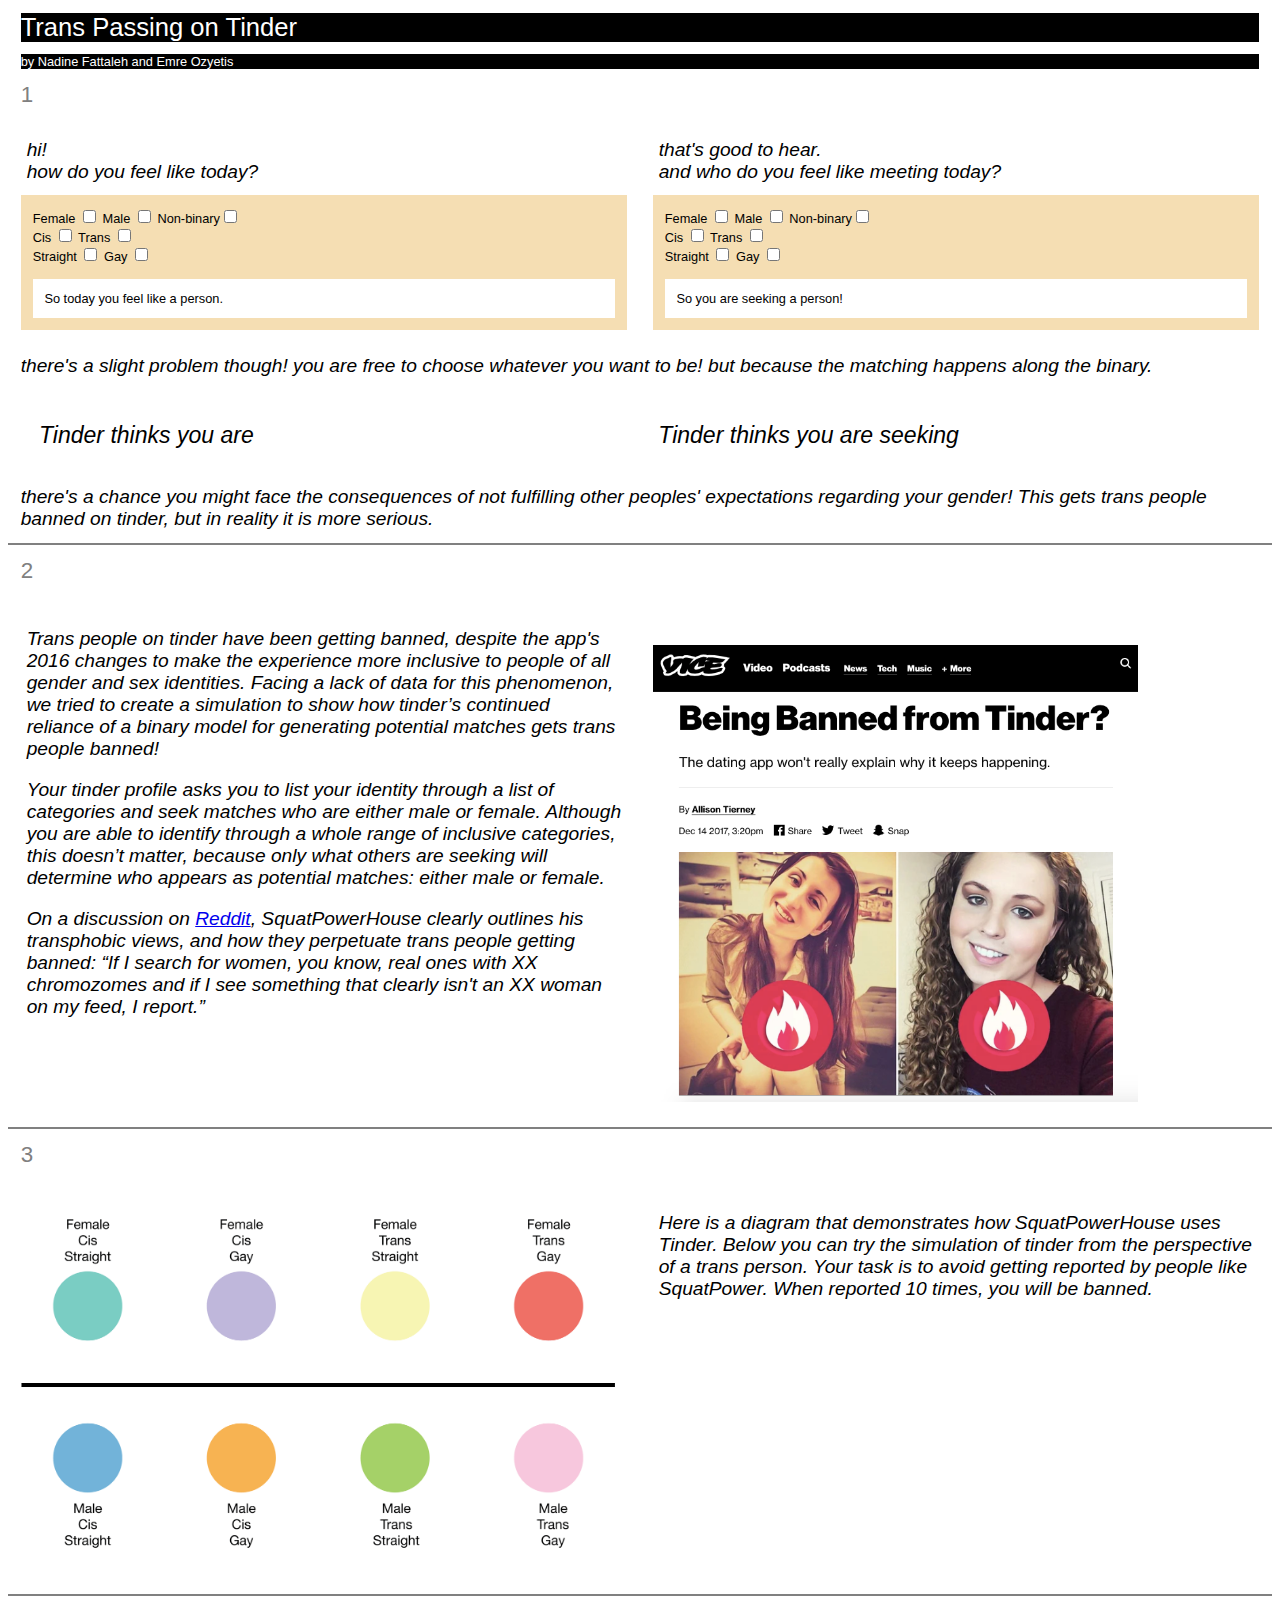
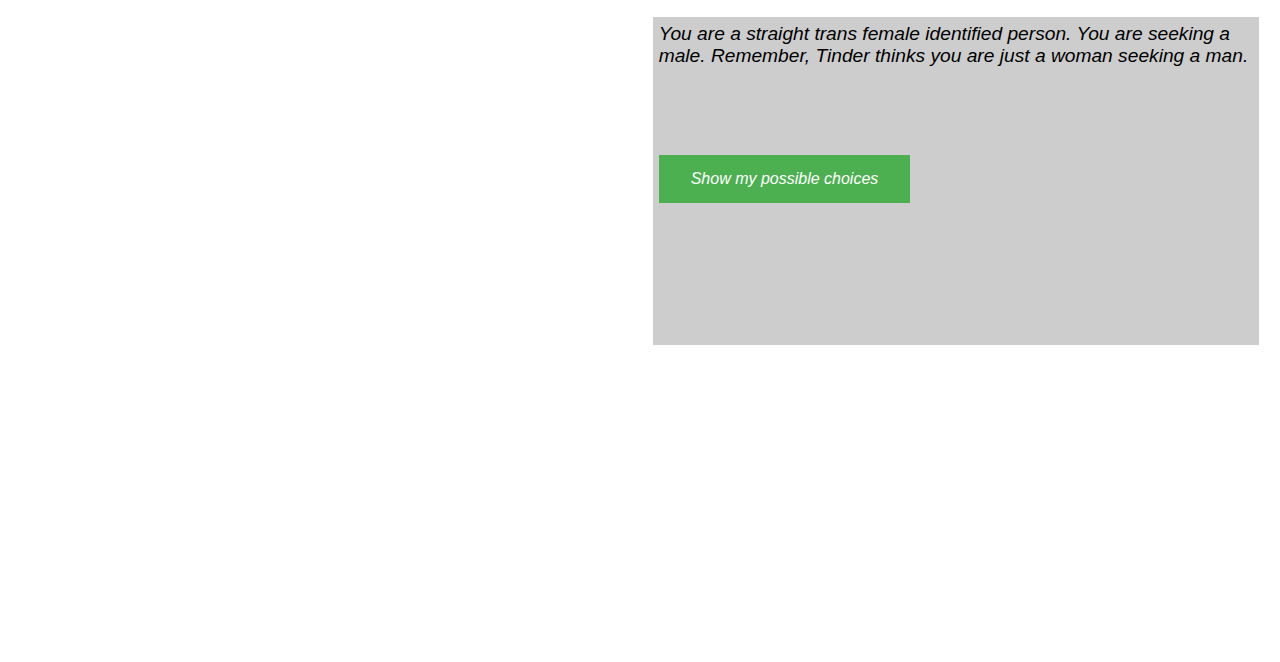
==== commit ccd1a8da: "Update index.html" ====
--- a/index.html
+++ b/index.html
@@ -510,7 +510,7 @@
     .style("opacity", 0);
 
 //DATA LOAD   
- d3.csv("RDP.csv", function(data) {
+ d3.csv("img/RDP.csv", function(data) {
         console.log(data)
         var binnedData = {}
         var binSize = 1
